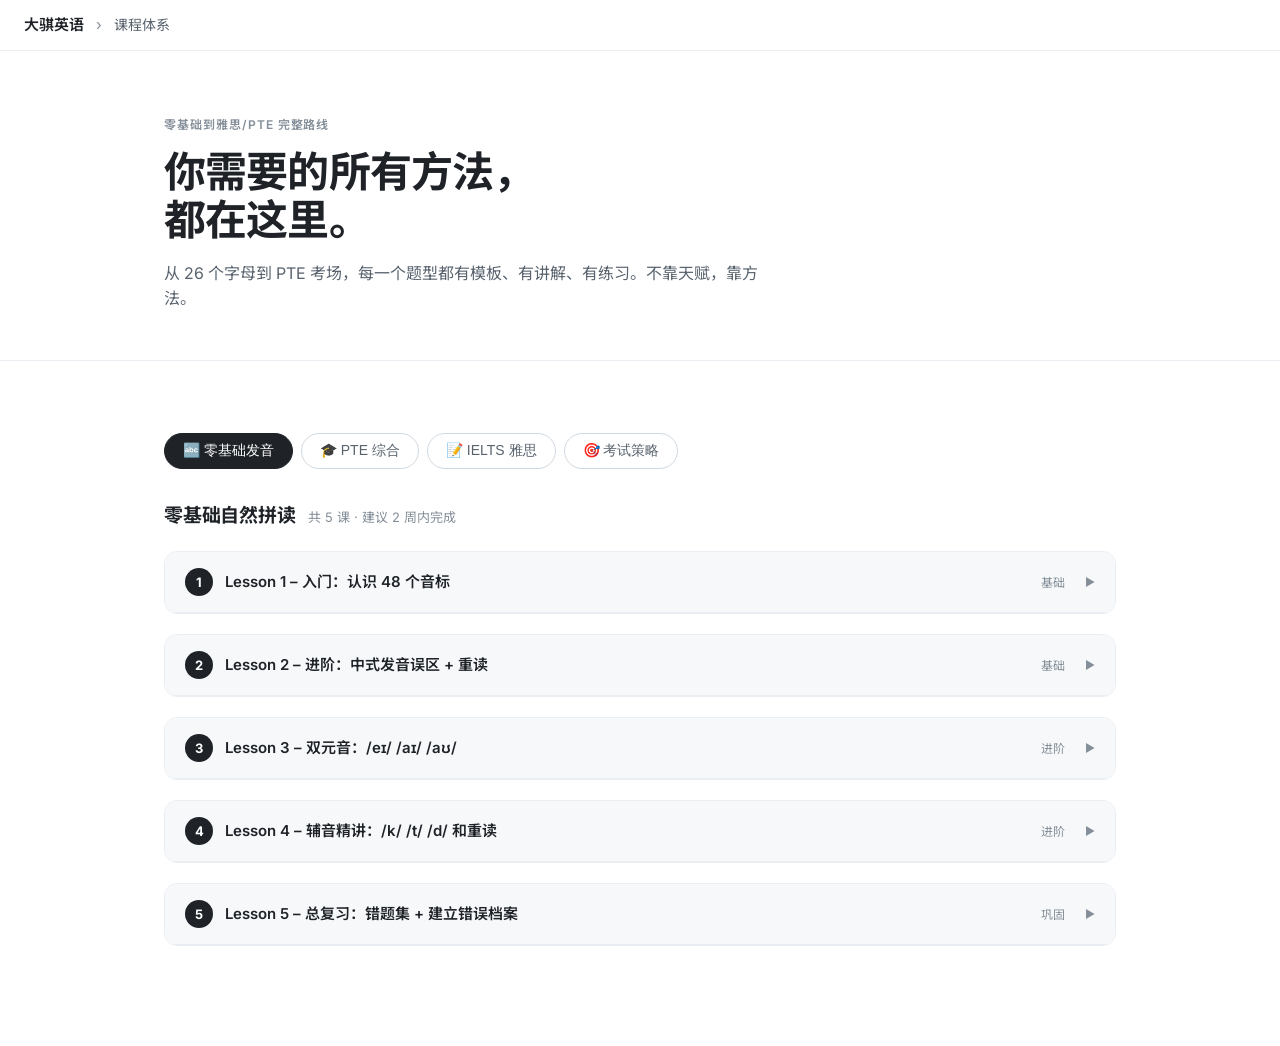
==== courses.html @ ce59264e "补充 IELTS 口语框架到课程体系页面" ====
<!DOCTYPE html>
<html lang="zh-CN">
<head>
  <meta charset="UTF-8" />
  <meta name="viewport" content="width=device-width, initial-scale=1.0" />
  <title>课程体系 — 大骐英语</title>
  <link rel="preconnect" href="https://fonts.googleapis.com" />
  <link href="https://fonts.googleapis.com/css2?family=Inter:wght@400;500;600;700&family=Noto+Sans+SC:wght@400;500;700&display=swap" rel="stylesheet" />
  <style>
    :root{
      --bg:#fff;--bg-alt:#f6f8fa;--fg:#1f2328;--fg-soft:#59636e;--fg-mute:#848e98;
      --line:#d1d9e0;--line-soft:#eaeef2;--accent:#1f6feb;
      --green:#1a7f37;--green-bg:#dafbe1;--orange:#bc4c00;--orange-bg:#fff1e5;
      --purple:#6639ba;--purple-bg:#f1effd;--red:#cf222e;
      --font:"Inter","Noto Sans SC",-apple-system,BlinkMacSystemFont,sans-serif;
    }
    *{box-sizing:border-box;margin:0;padding:0;}
    body{font-family:var(--font);background:var(--bg);color:var(--fg);
         font-size:15px;-webkit-font-smoothing:antialiased;line-height:1.6;}
    a{color:var(--accent);text-decoration:none;}

    /* Nav */
    .nav{position:sticky;top:0;z-index:10;background:rgba(255,255,255,.92);
         backdrop-filter:blur(12px);border-bottom:1px solid var(--line-soft);
         padding:13px 24px;display:flex;align-items:center;gap:12px;}
    .nav a.brand{color:var(--fg);font-weight:600;font-size:15px;}
    .nav-sep{color:var(--fg-mute);}

    /* Hero */
    .hero{padding:64px 0 48px;border-bottom:1px solid var(--line-soft);}
    .container{max-width:1000px;margin:0 auto;padding:0 24px;}
    .eyebrow{font-size:12px;font-weight:600;color:var(--fg-mute);letter-spacing:.08em;
             text-transform:uppercase;margin-bottom:14px;}
    h1{font-size:clamp(28px,4vw,42px);line-height:1.15;letter-spacing:-.02em;
       font-weight:700;margin-bottom:16px;}
    .hero-sub{font-size:16px;color:var(--fg-soft);max-width:600px;}

    /* Path tabs */
    .path-tabs{display:flex;gap:8px;margin:40px 0 32px;flex-wrap:wrap;}
    .path-tab{padding:8px 18px;border-radius:20px;border:1px solid var(--line);
              font-size:14px;font-weight:500;cursor:pointer;background:var(--bg);
              color:var(--fg-soft);transition:all .15s;}
    .path-tab:hover,.path-tab.active{background:var(--fg);color:#fff;border-color:var(--fg);}

    /* Section header */
    .sec-hdr{display:flex;align-items:baseline;gap:12px;margin-bottom:20px;}
    .sec-title{font-size:19px;font-weight:700;letter-spacing:-.01em;}
    .sec-sub{font-size:13px;color:var(--fg-mute);}

    /* Card grid */
    .cards{display:grid;grid-template-columns:repeat(auto-fill,minmax(280px,1fr));gap:16px;margin-bottom:48px;}
    .card{border:1px solid var(--line-soft);border-radius:13px;overflow:hidden;
          transition:all .2s;background:var(--bg);}
    .card:hover{border-color:var(--line);transform:translateY(-2px);
                box-shadow:0 6px 20px rgba(31,35,40,.07);}
    .card-top{padding:20px 20px 14px;}
    .card-icon{font-size:28px;margin-bottom:12px;display:block;}
    .card-tag{font-size:11px;font-weight:600;letter-spacing:.06em;text-transform:uppercase;
              padding:2px 8px;border-radius:4px;display:inline-block;margin-bottom:10px;}
    .tag-phonics{background:#ddf4ff;color:#0969da;}
    .tag-speaking{background:var(--orange-bg);color:var(--orange);}
    .tag-listening{background:var(--green-bg);color:var(--green);}
    .tag-writing{background:var(--purple-bg);color:var(--purple);}
    .tag-strategy{background:#fff8c5;color:#9a6700;}
    .card h3{font-size:16px;font-weight:600;margin-bottom:8px;}
    .card p{font-size:14px;color:var(--fg-soft);}
    .card-bot{padding:14px 20px;border-top:1px solid var(--line-soft);
              display:flex;align-items:center;justify-content:space-between;}
    .card-meta{font-size:12px;color:var(--fg-mute);}
    .card-btn{font-size:13px;font-weight:500;color:var(--accent);}
    .card-btn:hover{text-decoration:underline;}

    /* Lesson detail section */
    .lesson-sec{border:1px solid var(--line-soft);border-radius:13px;margin-bottom:20px;overflow:hidden;}
    .lesson-hdr{padding:16px 20px;background:var(--bg-alt);border-bottom:1px solid var(--line-soft);
                display:flex;align-items:center;gap:12px;cursor:pointer;user-select:none;}
    .lesson-hdr:hover{background:#eef0f4;}
    .lesson-num{width:28px;height:28px;border-radius:50%;background:var(--fg);color:#fff;
                font-size:13px;font-weight:700;display:flex;align-items:center;justify-content:center;flex-shrink:0;}
    .lesson-title{font-size:15px;font-weight:600;}
    .lesson-badge{margin-left:auto;font-size:12px;color:var(--fg-mute);}
    .lesson-chevron{font-size:11px;color:var(--fg-mute);margin-left:8px;transition:transform .2s;}
    .lesson-body{padding:20px;display:none;}
    .lesson-body.open{display:block;}
    .lesson-hdr.open .lesson-chevron{transform:rotate(90deg);}

    /* Content blocks */
    .tip-box{background:var(--bg-alt);border-left:3px solid var(--accent);
             border-radius:0 8px 8px 0;padding:14px 16px;margin:14px 0;font-size:14px;}
    .tip-box b{color:var(--fg);}
    .tip-box p{color:var(--fg-soft);margin-top:4px;}
    .phonics-table{width:100%;border-collapse:collapse;font-size:14px;margin:16px 0;}
    .phonics-table th{background:var(--bg-alt);padding:8px 12px;text-align:left;
                      font-size:12px;font-weight:600;color:var(--fg-mute);border-bottom:1px solid var(--line);}
    .phonics-table td{padding:9px 12px;border-bottom:1px solid var(--line-soft);vertical-align:top;}
    .phonics-table tr:last-child td{border-bottom:none;}
    .ipa{font-size:15px;font-weight:500;color:var(--accent);font-family:serif;}
    .ex-words{color:var(--fg-soft);font-size:13px;}
    .hint{font-size:13px;color:var(--fg-mute);font-style:italic;}

    .template-box{background:#f8f9fd;border:1px solid #d8ddf5;border-radius:8px;
                  padding:16px;font-size:14px;margin:14px 0;font-family:monospace;line-height:1.8;white-space:pre-wrap;}
    .template-box .placeholder{color:var(--accent);font-weight:600;}
    .score-pill{display:inline-block;padding:2px 8px;border-radius:4px;font-size:12px;font-weight:600;margin:2px;}
    .s36{background:#fff8c5;color:#9a6700;}
    .s50{background:var(--green-bg);color:var(--green);}
    .s65{background:#ddf4ff;color:#0969da;}

    .word-grid{display:grid;grid-template-columns:repeat(auto-fill,minmax(160px,1fr));gap:8px;margin:12px 0;}
    .word-chip{background:var(--bg-alt);border:1px solid var(--line-soft);border-radius:6px;
               padding:6px 10px;font-size:13px;display:flex;justify-content:space-between;align-items:center;}
    .word-chip .cnt{font-size:11px;color:var(--fg-mute);}

    ul.checklist{list-style:none;padding:0;}
    ul.checklist li{padding:5px 0;font-size:14px;color:var(--fg-soft);}
    ul.checklist li::before{content:"✓ ";color:var(--green);font-weight:700;}

    /* Hidden sections */
    .path-section{display:none;}
    .path-section.active{display:block;}

    @media(max-width:640px){
      .cards{grid-template-columns:1fr;}
      .hero{padding:40px 0 32px;}
    }
  </style>
</head>
<body>

<nav class="nav">
  <a class="brand" href="index.html">大骐英语</a>
  <span class="nav-sep">›</span>
  <span style="color:var(--fg-soft);font-size:14px;">课程体系</span>
</nav>

<section class="hero">
  <div class="container">
    <p class="eyebrow">零基础到雅思/PTE 完整路线</p>
    <h1>你需要的所有方法，<br>都在这里。</h1>
    <p class="hero-sub">从 26 个字母到 PTE 考场，每一个题型都有模板、有讲解、有练习。不靠天赋，靠方法。</p>
  </div>
</section>

<div class="container" style="padding-top:32px;padding-bottom:80px;">

  <div class="path-tabs">
    <button class="path-tab active" data-path="zero" onclick="showPath('zero')">🔤 零基础发音</button>
    <button class="path-tab" data-path="pte" onclick="showPath('pte')">🎓 PTE 综合</button>
    <button class="path-tab" data-path="ielts" onclick="showPath('ielts')">📝 IELTS 雅思</button>
    <button class="path-tab" data-path="strategy" onclick="showPath('strategy')">🎯 考试策略</button>
  </div>

  <!-- PTE 子标签（仅在 PTE 主项激活时显示） -->
  <div id="pte-subtabs" class="path-tabs" style="display:none; margin-top:12px;">
    <button class="path-tab" data-path="speaking" onclick="showPTESub('speaking')">🎙️ 口语</button>
    <button class="path-tab" data-path="listening" onclick="showPTESub('listening')">👂 听力</button>
    <button class="path-tab" data-path="writing" onclick="showPTESub('writing')">✍️ 写作</button>
  </div>

  <!-- ═══ PATH: 零基础发音 ═══ -->
  <div class="path-section active" id="path-zero">
    <div class="sec-hdr">
      <span class="sec-title">零基础自然拼读</span>
      <span class="sec-sub">共 5 课 · 建议 2 周内完成</span>
    </div>

    <div class="lesson-sec">
      <div class="lesson-hdr" onclick="toggleLesson(this)">
        <div class="lesson-num">1</div>
        <div class="lesson-title">Lesson 1 – 入门：认识 48 个音标</div>
        <span class="lesson-badge">基础</span>
        <span class="lesson-chevron">▶</span>
      </div>
      <div class="lesson-body">
        <div class="tip-box">
          <b>本课目标</b>
          <p>能听出并认出 48 个音标的"长相"，知道元音和辅音的区别。不要求全部会读，先会认。</p>
        </div>
        <p style="font-size:14px;color:var(--fg-soft);margin-bottom:16px;">
          <b>元音</b>：发声不受阻碍，能听到持续的声音（如 /æ/ /iː/ /ʌ/）<br>
          <b>辅音</b>：发音受到阻碍，分清辅音（声带不振动）和浊辅音（声带振动）
        </p>
        <table class="phonics-table">
          <tr><th>字母</th><th>音标</th><th>记忆口诀</th><th>例词</th></tr>
          <tr><td>Aa 闭音节</td><td><span class="ipa">/æ/</span></td><td>嘴巴张大，像说"唉"，三根手指开口</td><td><span class="ex-words">cat, hat, map</span></td></tr>
          <tr><td>Aa 开音节</td><td><span class="ipa">/eɪ/</span></td><td>英文字母 A 的音</td><td><span class="ex-words">cake, name, fake</span></td></tr>
          <tr><td>Ee 闭音节</td><td><span class="ipa">/e/</span></td><td>绵羊叫，一个手指开口</td><td><span class="ex-words">bed, red, pen</span></td></tr>
          <tr><td>Ii 闭音节</td><td><span class="ipa">/ɪ/</span></td><td>短促的"一"，嘴角向两边</td><td><span class="ex-words">sit, hit, pin</span></td></tr>
          <tr><td>Oo 闭音节</td><td><span class="ipa">/ɒ/</span></td><td>"奥"，快而轻</td><td><span class="ex-words">hot, box, dog</span></td></tr>
          <tr><td>Uu 闭音节</td><td><span class="ipa">/ʌ/</span></td><td>很短很弱的"啊"</td><td><span class="ex-words">bus, cup, run</span></td></tr>
          <tr><td>schwa</td><td><span class="ipa">/ə/</span></td><td>最懒的音，嘴巴放松说"额"</td><td><span class="ex-words">about, the, a</span></td></tr>
        </table>
        <div class="tip-box">
          <b>课后作业</b>
          <p>下载「网易有道词典」→ 查 5 个陌生单词 → 听发音 → 找出其中的元音字母，发给大骐老师纠音。</p>
        </div>
      </div>
    </div>

    <div class="lesson-sec">
      <div class="lesson-hdr" onclick="toggleLesson(this)">
        <div class="lesson-num">2</div>
        <div class="lesson-title">Lesson 2 – 进阶：中式发音误区 + 重读</div>
        <span class="lesson-badge">基础</span>
        <span class="lesson-chevron">▶</span>
      </div>
      <div class="lesson-body">
        <div class="tip-box">
          <b>最常见中式发音误区</b>
          <p>把 /æ/ 发成 /aɪ/（如把 "man" 说成 "mine"）；把长音发成短音（如 /iː/ 发成 /ɪ/）</p>
        </div>
        <table class="phonics-table">
          <tr><th>问题</th><th>错误示范</th><th>正确做法</th></tr>
          <tr><td>/æ/ 发音</td><td>man → "迈恩"</td><td>嘴巴横向大张，下巴向下，"唉—"持续 0.3 秒</td></tr>
          <tr><td>重读位置</td><td>把重音打在错误音节</td><td>听字典发音，连续听 10-20 遍后再跟读</td></tr>
          <tr><td>浊化</td><td>把 /b/d/g/v/z/ 说成清音</td><td>手放喉咙感受振动，浊音声带必须振动</td></tr>
        </table>
        <div class="tip-box">
          <b>重读符号 ˈ 的位置</b>
          <p>例：about /əˈbaʊt/ → 重音在第二音节 "bout"<br>
          university /ˌjuːnɪˈvɜːsəti/ → 重音在第三音节 "ver"</p>
        </div>
      </div>
    </div>

    <div class="lesson-sec">
      <div class="lesson-hdr" onclick="toggleLesson(this)">
        <div class="lesson-num">3</div>
        <div class="lesson-title">Lesson 3 – 双元音：/eɪ/ /aɪ/ /aʊ/</div>
        <span class="lesson-badge">进阶</span>
        <span class="lesson-chevron">▶</span>
      </div>
      <div class="lesson-body">
        <table class="phonics-table">
          <tr><th>双元音</th><th>记忆</th><th>例词</th></tr>
          <tr><td><span class="ipa">/eɪ/</span></td><td>先说"唉"再收到"一"（滑动）</td><td><span class="ex-words">day, say, make, name</span></td></tr>
          <tr><td><span class="ipa">/aɪ/</span></td><td>先说"啊"再收到"一"（像"爱"）</td><td><span class="ex-words">time, like, high, my</span></td></tr>
          <tr><td><span class="ipa">/aʊ/</span></td><td>先说"啊"再收拢嘴唇到"欧"</td><td><span class="ex-words">now, how, out, down</span></td></tr>
          <tr><td><span class="ipa">/əʊ/</span></td><td>先说"额"再滑到"欧"</td><td><span class="ex-words">go, no, home, open</span></td></tr>
        </table>
        <div class="tip-box">
          <b>练习方法</b>
          <p>用「万词王」→ 助读器 → 导入文本 → AI 带读。跟读每个词 5-10 遍，重点感受嘴形的"滑动"过程。</p>
        </div>
      </div>
    </div>

    <div class="lesson-sec">
      <div class="lesson-hdr" onclick="toggleLesson(this)">
        <div class="lesson-num">4</div>
        <div class="lesson-title">Lesson 4 – 辅音精讲：/k/ /t/ /d/ 和重读</div>
        <span class="lesson-badge">进阶</span>
        <span class="lesson-chevron">▶</span>
      </div>
      <div class="lesson-body">
        <table class="phonics-table">
          <tr><th>辅音</th><th>类型</th><th>发音要点</th><th>例词</th></tr>
          <tr><td><span class="ipa">/k/</span></td><td>清辅音</td><td>舌根抵上颚，爆破释放，声带不振动</td><td><span class="ex-words">cat, king, back</span></td></tr>
          <tr><td><span class="ipa">/t/</span></td><td>清辅音</td><td>舌尖抵上齿龈，快速释放，很轻很快</td><td><span class="ex-words">top, cat, tent</span></td></tr>
          <tr><td><span class="ipa">/d/</span></td><td>浊辅音</td><td>同 /t/ 位置，但声带振动</td><td><span class="ex-words">dog, red, and</span></td></tr>
          <tr><td><span class="ipa">/p/</span></td><td>清辅音</td><td>双唇闭合爆破，送气非常轻</td><td><span class="ex-words">pig, top, apple</span></td></tr>
          <tr><td><span class="ipa">/b/</span></td><td>浊辅音</td><td>同 /p/ 位置，声带振动</td><td><span class="ex-words">big, boy, cab</span></td></tr>
        </table>
      </div>
    </div>

    <div class="lesson-sec">
      <div class="lesson-hdr" onclick="toggleLesson(this)">
        <div class="lesson-num">5</div>
        <div class="lesson-title">Lesson 5 – 总复习：错题集 + 建立错误档案</div>
        <span class="lesson-badge">巩固</span>
        <span class="lesson-chevron">▶</span>
      </div>
      <div class="lesson-body">
        <ul class="checklist">
          <li>整理本周所有发音错误，用不同颜色标记（红=完全不会，黄=不稳定）</li>
          <li>重音位置出错 → 去字典听发音，连续听 10-20 遍，纠正后再发音</li>
          <li>实在发不准的音 → 先用中文谐音辅助（只在初期用），记整词发音即可</li>
          <li>每个易错音标写 3 个例词，贴在桌前，每天早上念一遍</li>
        </ul>
        <div class="tip-box">
          <b>完成发音阶段的标志</b>
          <p>听到一个陌生单词，能判断出重读音节在哪里；拿到音标能准确发出元音部分。达到这个标准，就可以进入 PTE 题型训练。</p>
        </div>
      </div>
    </div>
  </div><!-- /path-zero -->

  <!-- ═══ PATH: IELTS（内容补充） ═══ -->
  <div class="path-section" id="path-ielts" style="display:none;">
    <div class="sec-hdr">
      <span class="sec-title">IELTS 雅思</span>
      <span class="sec-sub">雅思口语框架 · 说得更稳更自然</span>
    </div>
    <div class="cards">
      <div class="card">
        <div class="card-top">
          <span class="card-icon">🗣️</span>
          <span class="card-tag tag-speaking">框架 · Part 1 / 2 / 3</span>
          <h3>雅思口语框架</h3>
          <p>把 Part 1/2/3 的思路结构化，先判断题型，再说答案，再补理由。</p>
        </div>
        <div class="card-bot"><span class="card-meta">直接套用，避免背答案</span></div>
      </div>
      <div class="card">
        <div class="card-top">
          <span class="card-icon">🔎</span>
          <span class="card-tag tag-listening">题型判断</span>
          <h3>先看题型再回答</h3>
          <p>抓住 `identify / consider / speculate`，决定是说类别、原因，还是预测。</p>
        </div>
        <div class="card-bot"><span class="card-meta">提高 Part 3 命中率</span></div>
      </div>
      <div class="card">
        <div class="card-top">
          <span class="card-icon">📌</span>
          <span class="card-tag tag-strategy">自然表达</span>
          <h3>不要背答案</h3>
          <p>多背框架、少背内容，回答要贴近常识与考场真实表达。</p>
        </div>
        <div class="card-bot"><span class="card-meta">适合 5-7 分学员</span></div>
      </div>
    </div>

    <div class="lesson-sec">
      <div class="lesson-hdr open" onclick="toggleLesson(this)">
        <div class="lesson-num">A</div>
        <div class="lesson-title">雅思口语框架：Part 1 / Part 2 / Part 3</div>
        <span class="lesson-badge">核心</span>
        <span class="lesson-chevron">▶</span>
      </div>
      <div class="lesson-body open">
        <div class="tip-box">
          <b>核心原则</b>
          <p>不背答案，要背逻辑：先看题型、再定结构、最后补理由。Part 3 的 SR 部分通常是回答 why / how / example。</p>
        </div>

        <div class="tip-box">
          <b>Part 1 框架</b>
          <p>直接回答 + 简单说明。自然、简洁、顺畅即可。</p>
          <p class="hint">示例：I usually study English after dinner because the house is quieter and I can focus better.</p>
        </div>

        <div class="tip-box">
          <b>Part 2 框架</b>
          <p>一个开头句 + 2-3 个要点 + 一个总结句。</p>
          <div class="template-box">I'd like to talk about <span class="placeholder">【主题】</span>. First, <span class="placeholder">【观点一】</span>. Second, <span class="placeholder">【观点二】</span>. Finally, <span class="placeholder">【观点三】</span>. Overall, <span class="placeholder">【总结】</span>.</div>
        </div>

        <div class="tip-box">
          <b>Part 3 框架</b>
          <p>先判断题型：`identify` 说类别、`consider` 说原因/影响、`speculate` 说预测。然后用 `because / for example / in addition` 细化。</p>
        </div>

        <div class="tip-box">
          <b>Part 3 常见题型</b>
          <ul class="checklist">
            <li><b>identify</b>：列出类型或方式，重点是 noun。</li>
            <li><b>consider</b>：给原因、利弊或影响，并用例子支撑。</li>
            <li><b>speculate</b>：预测趋势，给出合理推断与场景。</li>
          </ul>
        </div>

        <div class="tip-box">
          <b>Frame + SR 模式</b>
          <p>`Frame` 是你先看题目真正问什么；`SR` 是你用理由和例子把答案说清楚。</p>
        </div>

        <div class="template-box">Question type: <span class="placeholder">【identify / consider / speculate】</span><br>Answer: I think <span class="placeholder">【你的观点】</span>. Because <span class="placeholder">【原因/解释】</span>. For example, <span class="placeholder">【具体例子】</span>.</div>

        <div class="tip-box">
          <b>实用示例</b>
          <p><b>identify</b>：In China, I usually see two main types of outdoor markets: food stall markets and antique markets. Food stall markets are popular because people like to shop and eat at the same time.</p>
          <p><b>consider</b>：I think some people feel lonely in big cities because life is more fast-paced and people often keep to themselves. From a social perspective, large cities can have many strangers but fewer close relationships.</p>
          <p><b>speculate</b>：I believe new inventions could help solve global problems by improving communication and resource sharing. For example, smart energy grids can reduce waste and make electricity use more efficient.</p>
        </div>
      </div>
    </div>
  </div>

  <!-- ═══ PATH: PTE 口语 ═══ -->
  <div class="path-section" id="path-speaking">
    <div class="cards">

      <div class="card">
        <div class="card-top">
          <span class="card-icon">📖</span>
          <span class="card-tag tag-speaking">RA · Read Aloud</span>
          <h3>朗读文章</h3>
          <p>朗读屏幕文本，考发音、流利度、内容。准备 30-40 秒，答题 30-40 秒。</p>
        </div>
        <div class="card-bot">
          <span class="card-meta">6-7 题 · 得分权重高</span>
          <a href="#ra-detail" class="card-btn" onclick="openDetail('ra')">查看模板 →</a>
        </div>
      </div>

      <div class="card">
        <div class="card-top">
          <span class="card-icon">🔁</span>
          <span class="card-tag tag-speaking">RS · Repeat Sentence</span>
          <h3>复述句子</h3>
          <p>听一句话，流利复述。不需要全对，流利比完整重要。10-12 题。</p>
        </div>
        <div class="card-bot">
          <span class="card-meta">10-12 题 · 难度分层</span>
          <a href="#rs-detail" class="card-btn" onclick="openDetail('rs')">查看技巧 →</a>
        </div>
      </div>

      <div class="card">
        <div class="card-top">
          <span class="card-icon">📊</span>
          <span class="card-tag tag-speaking">DI · Describe Image</span>
          <h3>描述图片</h3>
          <p>描述图表、地图、流程图。25 秒准备，40 秒答题。有模板可直接套用。</p>
        </div>
        <div class="card-bot">
          <span class="card-meta">5-6 题 · 模板覆盖 90%</span>
          <a href="#di-detail" class="card-btn" onclick="openDetail('di')">查看模板 →</a>
        </div>
      </div>

      <div class="card">
        <div class="card-top">
          <span class="card-icon">💬</span>
          <span class="card-tag tag-speaking">SGD · Group Discussion</span>
          <h3>总结讨论</h3>
          <p>听三人对话，总结主题和要点。有无脑模板，零基础也能拿分。</p>
        </div>
        <div class="card-bot">
          <span class="card-meta">有模板 · 低分段友好</span>
          <a href="#sgd-detail" class="card-btn" onclick="openDetail('sgd')">查看模板 →</a>
        </div>
      </div>

      <div class="card">
        <div class="card-top">
          <span class="card-icon">📞</span>
          <span class="card-tag tag-speaking">RTS · Role Play</span>
          <h3>情景对话</h3>
          <p>读题目描述，把题目的 you→I 改写，套模板说出来。口诀：「二变一」</p>
        </div>
        <div class="card-bot">
          <span class="card-meta">改写技巧为核心</span>
          <a href="#rts-detail" class="card-btn" onclick="openDetail('rts')">查看模板 →</a>
        </div>
      </div>

    </div>

    <!-- Detail sections -->
    <div id="detail-rs" style="display:none;">
      <div class="sec-hdr"><span class="sec-title">RS 复述句子 · 分档策略</span></div>
      <div class="tip-box">
        <b>核心原则</b>
        <p>流利 > 完整。说错了也要流利地说下去，不能停顿。</p>
      </div>
      <table class="phonics-table">
        <tr><th>目标分</th><th>策略</th><th>例子</th></tr>
        <tr>
          <td><span class="score-pill s36">36 分</span></td>
          <td>流利复述 1 个意群（3-4 个词）</td>
          <td>Your car can park ／ Your car can park（可重复一遍）</td>
        </tr>
        <tr>
          <td><span class="score-pill s50">50 分</span></td>
          <td>流利复述前半句（两个意群）</td>
          <td>Your car can park in the building（结束）</td>
        </tr>
        <tr>
          <td><span class="score-pill s65">65 分</span></td>
          <td>完整流利复述全句</td>
          <td>Your car can park in the building behind the medical center.</td>
        </tr>
      </table>
      <div class="tip-box">
        <b>示例原句</b>
        <p>Your car can park / in the building / behind the medical center.<br>
        <span class="hint">斜线是意群切分位置，先听清第一个意群再开口</span></p>
      </div>
    </div>

    <div id="detail-di" style="display:none;">
      <div class="sec-hdr"><span class="sec-title">DI 描述图片 · 模板大全</span></div>

      <div class="lesson-sec">
        <div class="lesson-hdr" onclick="toggleLesson(this)">
          <div class="lesson-num" style="background:var(--orange)">A</div>
          <div class="lesson-title">单柱 / 单饼 / 单线图</div>
          <span class="lesson-chevron">▶</span>
        </div>
        <div class="lesson-body">
          <div class="template-box"><span class="placeholder">The picture gives information about 【标题】.</span>

<span class="placeholder">【最大值】</span> has the largest number, which is about <span class="placeholder">【数字】</span>.
<span class="placeholder">【最小值】</span> has the smallest number, which is about <span class="placeholder">【数字】</span>.
<span class="placeholder">【第二大】</span> has the second largest number, which is about <span class="placeholder">【数字】</span>.

In summary, the number of <span class="placeholder">【大的那个】</span> is larger than <span class="placeholder">【其他】</span>.</div>
          <div class="tip-box"><b>线图结尾</b><p>xx is increasing / decreasing (from 年份 to 年份)</p></div>
        </div>
      </div>

      <div class="lesson-sec">
        <div class="lesson-hdr" onclick="toggleLesson(this)">
          <div class="lesson-num" style="background:var(--orange)">B</div>
          <div class="lesson-title">多柱 / 多饼 / 多线图</div>
          <span class="lesson-chevron">▶</span>
        </div>
        <div class="lesson-body">
          <div class="template-box"><span class="placeholder">The picture gives information about 【标题】.</span>

In terms of <span class="placeholder">【类别 1】</span>,
<span class="placeholder">【最大】</span> has the largest number, which is about <span class="placeholder">【数字】</span>.
<span class="placeholder">【最小】</span> has the smallest number, which is about <span class="placeholder">【数字】</span>.

In terms of <span class="placeholder">【类别 2】</span>,
<span class="placeholder">【最大】</span> has the largest number, which is about <span class="placeholder">【数字】</span>.

In summary, in terms of <span class="placeholder">【类别】</span>, the number of <span class="placeholder">【大的】</span> is larger than <span class="placeholder">【其他】</span>.</div>
          <div class="tip-box"><b>说不出 in terms of？</b><p>直接用 for 替代：For 【类别1】, … For 【类别2】, …</p></div>
        </div>
      </div>

      <div class="lesson-sec">
        <div class="lesson-hdr" onclick="toggleLesson(this)">
          <div class="lesson-num" style="background:var(--orange)">C</div>
          <div class="lesson-title">地图 / 图片 / 流程图</div>
          <span class="lesson-chevron">▶</span>
        </div>
        <div class="lesson-body">
          <div class="template-box"><span class="placeholder">The picture gives information about 【标题/主题】.</span>

On the left of the picture, we can find <span class="placeholder">【物体】</span>, which is <span class="placeholder">【颜色/数字】</span>.
Next to it, we can find <span class="placeholder">【物体】</span>.
In the middle of the picture, we can notice <span class="placeholder">【物体】</span>, which is <span class="placeholder">【颜色/数字】</span>.
On the right of the picture, we can see <span class="placeholder">【物体】</span>.
At the bottom of the picture, we can notice <span class="placeholder">【物体】</span>.

In summary, the picture is about <span class="placeholder">【把物品列举一遍】</span>.</div>
          <div class="tip-box">
            <b>可互换短语</b>
            <p>we can find / we can notice / we can see / there is / there are / it shows</p>
          </div>
        </div>
      </div>

      <div class="tip-box">
        <b>DI 数字读法速查</b>
        <p>
          百: one hundred｜千: one thousand｜万: ten thousand｜百万: one million｜十亿: one billion<br>
          小数: 49.5 → forty-nine point five<br>
          年份: 1984 → nineteen eighty-four｜2024 → twenty twenty-four<br>
          百分比: 70% → seventy percent
        </p>
      </div>
    </div>

    <div id="detail-sgd" style="display:none;">
      <div class="sec-hdr"><span class="sec-title">SGD 总结讨论 · 模板</span></div>
      <div class="lesson-sec">
        <div class="lesson-hdr" onclick="toggleLesson(this)">
          <div class="lesson-num" style="background:var(--purple)">低</div>
          <div class="lesson-title">零基础无脑模板（36-45 分目标）</div>
          <span class="lesson-chevron">▶</span>
        </div>
        <div class="lesson-body">
          <div class="template-box">The three speakers talk about university life and xxx
Firstly, the first speaker talk about how to write essays and xxx
And then, the speaker mention group discussion and xxx
The speaker also noted helpful for learning and xxx
And he also said a future job and xxx

The second speaker agree with the first speaker
Moving on, the second speaker talk about the pros and cons of online classes and xxx
And then, the speaker mention using the library and xxx
The speaker also noted final exams and xxx
And he also said successful career and xxx

The third speaker agree with the second speaker
In summary, the discussion is about university life.</div>
          <div class="tip-box"><b>xxx 是什么？</b><p>xxx 处填你听到的任何一个词，听不清就重复前一个词，保持流利比内容准确更重要。</p></div>
        </div>
      </div>
      <div class="lesson-sec">
        <div class="lesson-hdr" onclick="toggleLesson(this)">
          <div class="lesson-num" style="background:var(--purple)">高</div>
          <div class="lesson-title">标准模板（50 分以上目标）</div>
          <span class="lesson-chevron">▶</span>
        </div>
        <div class="lesson-body">
          <div class="template-box">The 3 speakers are talking about <span class="placeholder">【主题】</span> in the discussion.

Firstly, the first speaker talk about <span class="placeholder">【词组/短语】</span>,
And then, the speaker mention <span class="placeholder">【词组】</span>.
The speaker also noted <span class="placeholder">【词组】</span>.

The second speaker agree with the first speaker
Moving on, the second speaker talk about <span class="placeholder">【词组】</span>.
And then, the speaker mention <span class="placeholder">【词组】</span>.

The third speaker agree with the second speaker
In addition, the third speaker talk about <span class="placeholder">【词组】</span>.
In summary, the discussion is about <span class="placeholder">【主题重复一遍】</span>.</div>
        </div>
      </div>
    </div>

    <div id="detail-rts" style="display:none;">
      <div class="sec-hdr"><span class="sec-title">RTS 情景对话 · 口诀「二变一」</span></div>
      <div class="tip-box">
        <b>二变一口诀</b>
        <p>题目里的 <b>you → I</b>，<b>your → my</b>，<b>you are / you're → I am</b><br>
        改完再套模板读出来。</p>
      </div>
      <div class="template-box">Hello. Sorry to bother you.
I know that <span class="placeholder">【把题目第一句改写】</span>.
Moving on, <span class="placeholder">【第二句改写】</span>.
In addition, <span class="placeholder">【第三句改写】</span>.
I wonder if you can help me.
Thank you for your help!</div>
    </div>

    <div id="detail-ra" style="display:none;">
      <div class="sec-hdr"><span class="sec-title">RA 朗读文章 · 选句策略</span></div>
      <div class="tip-box">
        <b>最低标准</b>
        <p>选一句不少于 8-10 个词的句子，流利读出来就有分。</p>
      </div>
      <ul class="checklist">
        <li>元音要饱满：/æ/ 不能发成 /aɪ/，长音不能缩短</li>
        <li>句子不能以虚词结尾（at, and, the, of, a, an 等）</li>
        <li>准备时间 30 秒内把文中最难的词先读一遍</li>
        <li>答题时遇到不会的词不停顿，跳过继续读</li>
      </ul>
    </div>

  </div><!-- /path-speaking -->

  <!-- ═══ PATH: 听力 ═══ -->
  <div class="path-section" id="path-listening" style="display:none;">
    <div class="sec-hdr">
      <span class="sec-title">PTE 听力题型</span>
      <span class="sec-sub">WFD 是重中之重</span>
    </div>
    <div class="cards">
      <div class="card">
        <div class="card-top">
          <span class="card-icon">✍️</span>
          <span class="card-tag tag-listening">WFD · Write from Dictation</span>
          <h3>听写句子</h3>
          <p>听一句话，原文写出来。高频 178 题已整理，音频全部配套。</p>
        </div>
        <div class="card-bot">
          <span class="card-meta">178 题 · 配套音频</span>
          <a href="wfd.html" class="card-btn">开始练习 →</a>
        </div>
      </div>
      <div class="card">
        <div class="card-top">
          <span class="card-icon">📝</span>
          <span class="card-tag tag-listening">SST · Summarize Spoken Text</span>
          <h3>总结口语文本</h3>
          <p>听一段话，写 50-70 词的总结。用套词模板拿基础分，主题词优先。</p>
        </div>
        <div class="card-bot">
          <span class="card-meta">套词模板为核心</span>
          <a href="#" class="card-btn" onclick="showPath('writing')">查看写作模板 →</a>
        </div>
      </div>
    </div>

    <div class="sec-hdr" style="margin-top:8px;"><span class="sec-title">WFD 试词技巧</span></div>
    <div class="tip-box">
      <b>试词不限次数，不看语法，不看大小写</b>
      <p>单词复数不确定 → 两个都写（students / student）<br>
      冠词不确定 → a / an 都写<br>
      动词时态不确定 → studied / study 都写</p>
    </div>
    <div class="lesson-sec">
      <div class="lesson-hdr" onclick="toggleLesson(this)">
        <div class="lesson-num">★</div>
        <div class="lesson-title">WFD 超高频词统计（背这些，分数立刻涨）</div>
        <span class="lesson-chevron">▶</span>
      </div>
      <div class="lesson-body">
        <div class="word-grid">
          <div class="word-chip">the / The <span class="cnt">200 次</span></div>
          <div class="word-chip">of <span class="cnt">175 次</span></div>
          <div class="word-chip">is <span class="cnt">84 次</span></div>
          <div class="word-chip">to <span class="cnt">107 次</span></div>
          <div class="word-chip">a <span class="cnt">57 次</span></div>
          <div class="word-chip">are <span class="cnt">43 次</span></div>
          <div class="word-chip">be <span class="cnt">46 次</span></div>
          <div class="word-chip">and <span class="cnt">41 次</span></div>
          <div class="word-chip">for <span class="cnt">35 次</span></div>
          <div class="word-chip">university <span class="cnt">16 次</span></div>
          <div class="word-chip">students <span class="cnt">9 次</span></div>
          <div class="word-chip">library <span class="cnt">9 次</span></div>
          <div class="word-chip">course <span class="cnt">14 次</span></div>
          <div class="word-chip">research <span class="cnt">19 次</span></div>
          <div class="word-chip">study <span class="cnt">13 次</span></div>
          <div class="word-chip">has <span class="cnt">23 次</span></div>
        </div>
        <div class="tip-box">
          <b>WFD 试词顺口溜（背了就能猜出来）</b>
          <p>
            Welcome to your new academic life.<br>
            Many students study at this university.<br>
            Both staff and students use the library.<br>
            During that week, you should not go out.<br>
            The library has good books for research.
          </p>
        </div>
      </div>
    </div>
  </div><!-- /path-listening -->

  <!-- ═══ PATH: 写作 ═══ -->
  <div class="path-section" id="path-writing" style="display:none;">
    <div class="cards">
      <div class="card">
        <div class="card-top">
          <span class="card-icon">📄</span>
          <span class="card-tag tag-writing">SWT · Summarize Written Text</span>
          <h3>小作文</h3>
          <p>10 分钟，5-75 词，答题框只能有一句话。用 While 模板将 3-4 个关键词连成一句。</p>
        </div>
        <div class="card-bot">
          <span class="card-meta">1 句话 · While 模板</span>
          <a href="#" class="card-btn" onclick="openDetail('swt')">查看模板 →</a>
        </div>
      </div>
      <div class="card">
        <div class="card-top">
          <span class="card-icon">📝</span>
          <span class="card-tag tag-writing">WE · Write Essay</span>
          <h3>大作文</h3>
          <p>选择观点，用固定模板写 200-300 词。主题词 + 话题词套进模板即可。</p>
        </div>
        <div class="card-bot">
          <span class="card-meta">36 分不学大作文</span>
          <a href="#" class="card-btn" onclick="openDetail('we')">查看模板 →</a>
        </div>
      </div>
    </div>

    <div id="detail-swt" style="display:none;">
      <div class="sec-hdr"><span class="sec-title">SWT 小作文 · While 模板</span></div>
      <div class="tip-box">
        <b>规则</b>
        <p>答题框里只能有一句话（一个句号）。首字母大写，标点紧跟前一个词后空格。</p>
      </div>
      <div class="template-box">While <span class="placeholder">【第一句关键信息】</span>, <span class="placeholder">【第二句关键信息】</span>.

While <span class="placeholder">【第一句】</span>, <span class="placeholder">【第二句】</span>, so/but <span class="placeholder">【第三句】</span>.

<span class="placeholder">【第一句】</span>, and <span class="placeholder">【第二句】</span>, so/but <span class="placeholder">【第三句】</span>, which means that <span class="placeholder">【第四句】</span>.</div>
      <div class="tip-box">
        <b>不需要抄的内容</b>
        <p>① 列举的数字 ② for example / such as 后的例子 ③ 问句（?）④ 引用（""）⑤ 破折号后内容</p>
      </div>
    </div>

    <div id="detail-we" style="display:none;">
      <div class="sec-hdr"><span class="sec-title">WE 大作文 · 通用模板</span></div>
      <div class="template-box">There is no doubt that the topic of <span class="placeholder">【主题词】</span> has become one of the most discussed issues today. Many people have different views on this. From my point of view, I strongly believe that <span class="placeholder">【观点句】</span>. And the following paragraphs will explain my reasons.

First of all, one main reason is that <span class="placeholder">【主题词】</span> can result in <span class="placeholder">【话题词】</span>. In other words, <span class="placeholder">【主题词】</span> is a good way to bring <span class="placeholder">【话题词】</span> to people. For example, according to a recent report from Yale University, more than 70% of <span class="placeholder">【相关人群】</span> have enjoyed <span class="placeholder">【话题词】</span> because of <span class="placeholder">【主题词】</span>.

Furthermore, another reason is that <span class="placeholder">【主题词】</span> can lead to <span class="placeholder">【话题词 2】</span>. This means that <span class="placeholder">【进一步说明】</span>.

In conclusion, I strongly believe that <span class="placeholder">【重复观点句】</span>.</div>
    </div>
  </div><!-- /path-writing -->

  <!-- ═══ PATH: 策略 ═══ -->
  <div class="path-section" id="path-strategy">
    <div class="sec-hdr"><span class="sec-title">考场策略 · 通用原则</span></div>
    <div class="cards">
      <div class="card">
        <div class="card-top">
          <span class="card-icon">⏱️</span>
          <span class="card-tag tag-strategy">时间管理</span>
          <h3>每题都要回答</h3>
          <p>PTE 不会倒扣分，空着必然 0 分。哪怕说错，流利说完也能拿部分分。</p>
        </div>
        <div class="card-bot"><span class="card-meta">不能跳过任何题</span></div>
      </div>
      <div class="card">
        <div class="card-top">
          <span class="card-icon">🎯</span>
          <span class="card-tag tag-strategy">分段目标</span>
          <h3>按目标分数选策略</h3>
          <p>36 分：RS 说 1 意群，WFD 抓高频词，DI 套模板。50 分：加内容量。65+：完整输出。</p>
        </div>
        <div class="card-bot"><span class="card-meta">策略优先于刷题量</span></div>
      </div>
      <div class="card">
        <div class="card-top">
          <span class="card-icon">🔊</span>
          <span class="card-tag tag-strategy">口语准备</span>
          <h3>DI 预读时张嘴</h3>
          <p>考试 25 秒准备时间，一定要出声读题目单词，把最大值最小值的单词读熟。</p>
        </div>
        <div class="card-bot"><span class="card-meta">DI 最关键习惯</span></div>
      </div>
    </div>

    <div class="lesson-sec">
      <div class="lesson-hdr" onclick="toggleLesson(this)">
        <div class="lesson-num">★</div>
        <div class="lesson-title">RL / SST 套词模板（听力写作通用）</div>
        <span class="lesson-chevron">▶</span>
      </div>
      <div class="lesson-body">
        <div class="template-box">The lecture gives information about <span class="placeholder">【主题】</span>.
Firstly, the speaker talked about <span class="placeholder">【A and B】</span>.
Moving on, the speaker mentioned <span class="placeholder">【A and B】</span>.
In addition, the speaker also noted <span class="placeholder">【A and B】</span>.
Moving on, and he also said <span class="placeholder">【A and B】</span>.
In summary, the lecture gives information about <span class="placeholder">【主题重复】</span>.</div>
        <div class="tip-box">
          <b>SST 套词要领</b>
          <p>50 分目标：主题词尽量听出来，剩下写名词为主，不需要写完整句子。</p>
        </div>
      </div>
    </div>
  </div><!-- /path-strategy -->

</div><!-- /container -->

<script>
function showPath(id) {
  document.querySelectorAll('.path-section').forEach(s => s.classList.remove('active'));
  document.querySelectorAll('.path-tab').forEach(b => b.classList.remove('active'));
  // hide pte subtabs by default
  document.getElementById('pte-subtabs').style.display = 'none';
  // show the requested path
  if (id === 'pte') {
    // show speaking section by default
    document.getElementById('path-speaking').classList.add('active');
    document.getElementById('path-speaking').style.display = '';
    // hide others
    document.getElementById('path-listening').style.display = 'none';
    document.getElementById('path-writing').style.display = 'none';
    // reveal pte subtabs
    document.getElementById('pte-subtabs').style.display = '';
    // mark main PTE tab active
    document.querySelectorAll('.path-tab').forEach(b => b.classList.toggle('active', b.dataset.path === 'pte'));
  } else {
    // Normal mapping: show matching section if exists
    const section = document.getElementById('path-' + id);
    if (section) {
      section.classList.add('active');
      section.style.display = '';
    }
    document.querySelectorAll('.path-tab').forEach(b => b.classList.toggle('active', b.dataset.path === id));
  }
  window.scrollTo({top: 0, behavior:'smooth'});
}

function showPTESub(id){
  // show corresponding PTE section: speaking/listening/writing
  document.getElementById('path-speaking').classList.remove('active');
  document.getElementById('path-listening').classList.remove('active');
  document.getElementById('path-writing').classList.remove('active');
  document.getElementById('path-speaking').style.display = 'none';
  document.getElementById('path-listening').style.display = 'none';
  document.getElementById('path-writing').style.display = 'none';
  const el = document.getElementById('path-' + id);
  if (el) { el.style.display = ''; el.classList.add('active'); }
  // set active state for pte subtabs
  document.querySelectorAll('#pte-subtabs .path-tab').forEach(b => b.classList.toggle('active', b.dataset.path === id));
  window.scrollTo({top: 0, behavior:'smooth'});
}

function toggleLesson(hdr) {
  const body = hdr.nextElementSibling;
  const isOpen = body.classList.contains('open');
  body.classList.toggle('open', !isOpen);
  hdr.classList.toggle('open', !isOpen);
}

function openDetail(id) {
  // Hide all details, show target
  document.querySelectorAll('[id^="detail-"]').forEach(el => el.style.display = 'none');
  const el = document.getElementById('detail-' + id);
  if (el) { el.style.display = 'block'; el.scrollIntoView({behavior:'smooth', block:'start'}); }
}
</script>
</body>
</html>
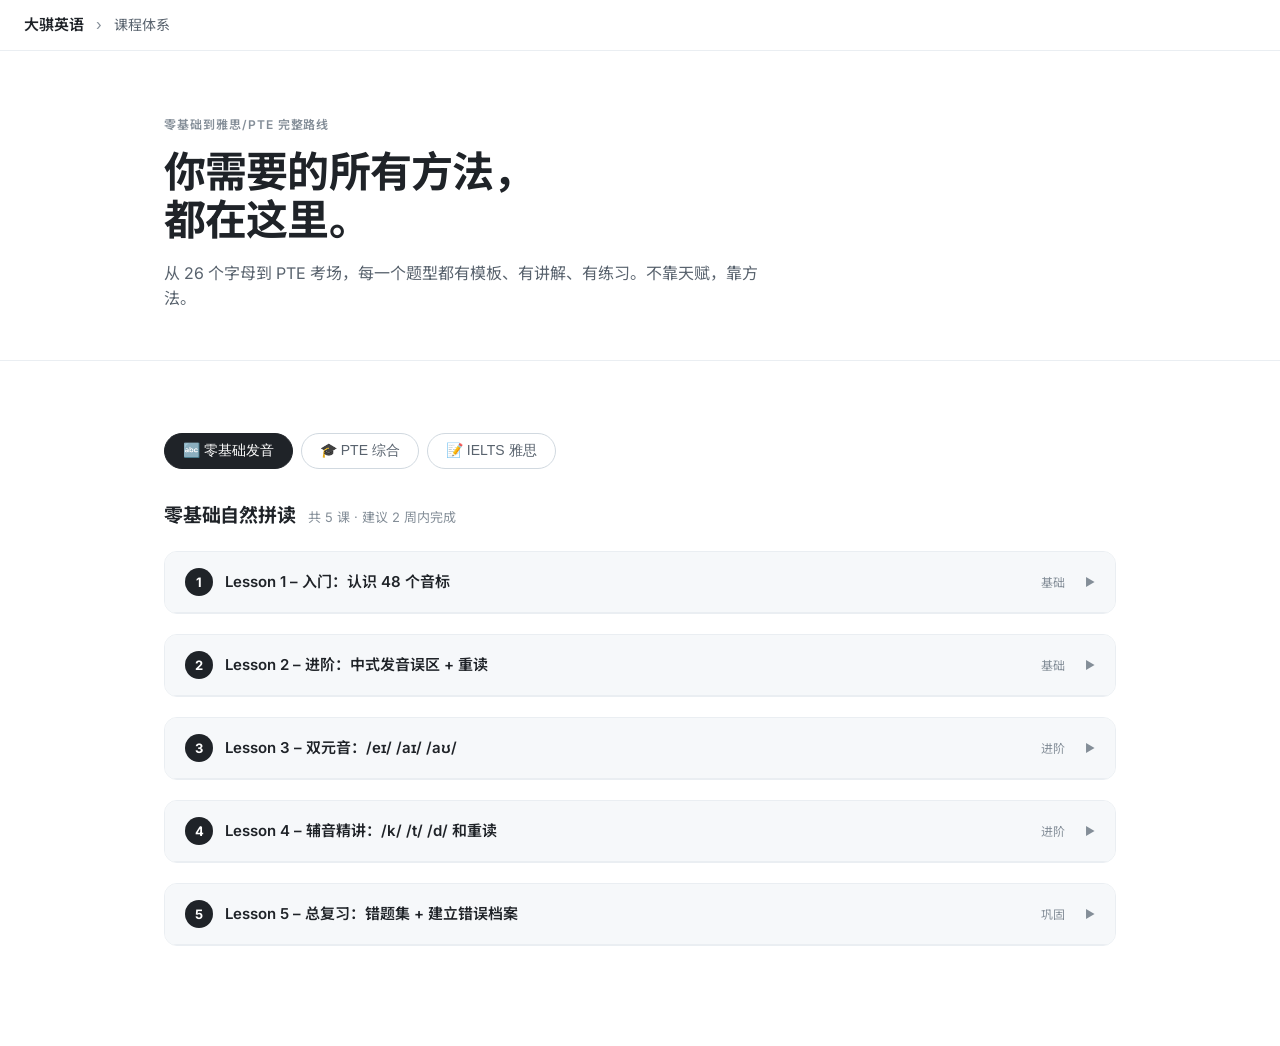
==== commit 7ec96b29: "Fix courses.html: move exam strategy into PTE subtab" ====
--- a/courses.html
+++ b/courses.html
@@ -147,7 +147,6 @@
     <button class="path-tab active" data-path="zero" onclick="showPath('zero')">🔤 零基础发音</button>
     <button class="path-tab" data-path="pte" onclick="showPath('pte')">🎓 PTE 综合</button>
     <button class="path-tab" data-path="ielts" onclick="showPath('ielts')">📝 IELTS 雅思</button>
-    <button class="path-tab" data-path="strategy" onclick="showPath('strategy')">🎯 考试策略</button>
   </div>
 
   <!-- PTE 子标签（仅在 PTE 主项激活时显示） -->
@@ -155,6 +154,7 @@
     <button class="path-tab" data-path="speaking" onclick="showPTESub('speaking')">🎙️ 口语</button>
     <button class="path-tab" data-path="listening" onclick="showPTESub('listening')">👂 听力</button>
     <button class="path-tab" data-path="writing" onclick="showPTESub('writing')">✍️ 写作</button>
+    <button class="path-tab" data-path="strategy" onclick="showPTESub('strategy')">🎯 考试策略</button>
   </div>
 
   <!-- ═══ PATH: 零基础发音 ═══ -->
@@ -320,6 +320,15 @@
         </div>
         <div class="card-bot"><span class="card-meta">适合 5-7 分学员</span></div>
       </div>
+      <div class="card">
+        <div class="card-top">
+          <span class="card-icon">🎓</span>
+          <span class="card-tag tag-speaking">Paige 口语课</span>
+          <h3>口语真题补强</h3>
+          <p>加入 Lesson 1-4 的高频话题、实用表达和 Part 2/3 4 步结构。</p>
+        </div>
+        <div class="card-bot"><span class="card-meta">直接用教学素材提高答题稳定性</span></div>
+      </div>
     </div>
 
     <div class="lesson-sec">
@@ -373,6 +382,52 @@
           <p><b>identify</b>：In China, I usually see two main types of outdoor markets: food stall markets and antique markets. Food stall markets are popular because people like to shop and eat at the same time.</p>
           <p><b>consider</b>：I think some people feel lonely in big cities because life is more fast-paced and people often keep to themselves. From a social perspective, large cities can have many strangers but fewer close relationships.</p>
           <p><b>speculate</b>：I believe new inventions could help solve global problems by improving communication and resource sharing. For example, smart energy grids can reduce waste and make electricity use more efficient.</p>
+        </div>
+
+        <div class="tip-box">
+          <b>Part 1 高频话题</b>
+          <p>Work/Study、Home/Accommodation、City/Hometown。先回答再补理由，避免说太多空洞感受。</p>
+          <p class="hint">例：I usually study English after dinner because the house is quieter and I can focus better.</p>
+        </div>
+
+        <div class="tip-box">
+          <b>Part 2 四步走</b>
+          <p>1. 说清主题 2. 交代背景 3. 补充细节 4. 总结感受/原因。</p>
+          <div class="template-box">I want to talk about <span class="placeholder">【主题】</span>. I first experienced it when <span class="placeholder">【时间/地点】</span>. What I remember best is <span class="placeholder">【细节】</span>. Overall, <span class="placeholder">【评价/感受】</span>.</div>
+        </div>
+
+        <div class="tip-box">
+          <b>Part 2 常用场景</b>
+          <p>人物类：Who / first impression / what you admire / why he/she matters.</p>
+          <p>旅行类：Where / why you went / what was special / why it was memorable.</p>
+        </div>
+
+        <div class="template-box">I want to talk about a trip that I took to <span class="placeholder">【地点】</span>. It happened in <span class="placeholder">【时间】</span>, and I went there because <span class="placeholder">【原因】</span>. One thing I remember most is <span class="placeholder">【细节】</span>. Overall, it was <span class="placeholder">【评价】</span> because <span class="placeholder">【原因】</span>.</div>
+
+        <div class="tip-box">
+          <b>Part 3 常用词</b>
+          <ul class="checklist">
+            <li>fast-paced life / busy schedule / work extra hours</li>
+            <li>social media / algorithms / impulse buying / online learning</li>
+            <li>environment / climate / public transport / city development</li>
+          </ul>
+        </div>
+
+        <div class="tip-box">
+          <b>Paige 口语课提醒</b>
+          <p>不要追求过于复杂的词。用自己 hold 得住的词，比如 I am a dog person、I am keen on、I’m obsessed with、it is kind of amazing。</p>
+        </div>
+
+        <div class="tip-box">
+          <b>Day 6 资料补充</b>
+          <p>identify 题不要给地点名、不要列太多。只要给 1-2 个“类型”，再解释为什么会出现。例：antique market / food stall market。</p>
+          <p>keep fit 类题建议选 1-3 个覆盖面广的方法，然后把一个方法具象化说明，不要把所有方法都平铺。</p>
+        </div>
+
+        <div class="tip-box">
+          <b>Day 7 资料补充</b>
+          <p>网上搜 reference 时，别追求太高大上或难用的词。用自己 hold 得住的语言，paraphrase 概念性的表达。</p>
+          <p>如果题目很笼统，比如 private places / new inventions / global problems，就主动选一个宽泛易理解的点，然后合理展开。</p>
         </div>
       </div>
     </div>
@@ -775,9 +830,8 @@
     </div>
   </div><!-- /path-writing -->
 
-  <!-- ═══ PATH: 策略 ═══ -->
-  <div class="path-section" id="path-strategy">
-    <div class="sec-hdr"><span class="sec-title">考场策略 · 通用原则</span></div>
+  <div class="path-section" id="path-strategy" style="display:none;">
+    <div class="sec-hdr"><span class="sec-title">考场策略 · PTE 专用</span></div>
     <div class="cards">
       <div class="card">
         <div class="card-top">
@@ -862,13 +916,14 @@
 }
 
 function showPTESub(id){
-  // show corresponding PTE section: speaking/listening/writing
-  document.getElementById('path-speaking').classList.remove('active');
-  document.getElementById('path-listening').classList.remove('active');
-  document.getElementById('path-writing').classList.remove('active');
-  document.getElementById('path-speaking').style.display = 'none';
-  document.getElementById('path-listening').style.display = 'none';
-  document.getElementById('path-writing').style.display = 'none';
+  // show corresponding PTE section: speaking/listening/writing/strategy
+  ['speaking','listening','writing','strategy'].forEach(key => {
+    const section = document.getElementById('path-' + key);
+    if (section) {
+      section.classList.remove('active');
+      section.style.display = 'none';
+    }
+  });
   const el = document.getElementById('path-' + id);
   if (el) { el.style.display = ''; el.classList.add('active'); }
   // set active state for pte subtabs
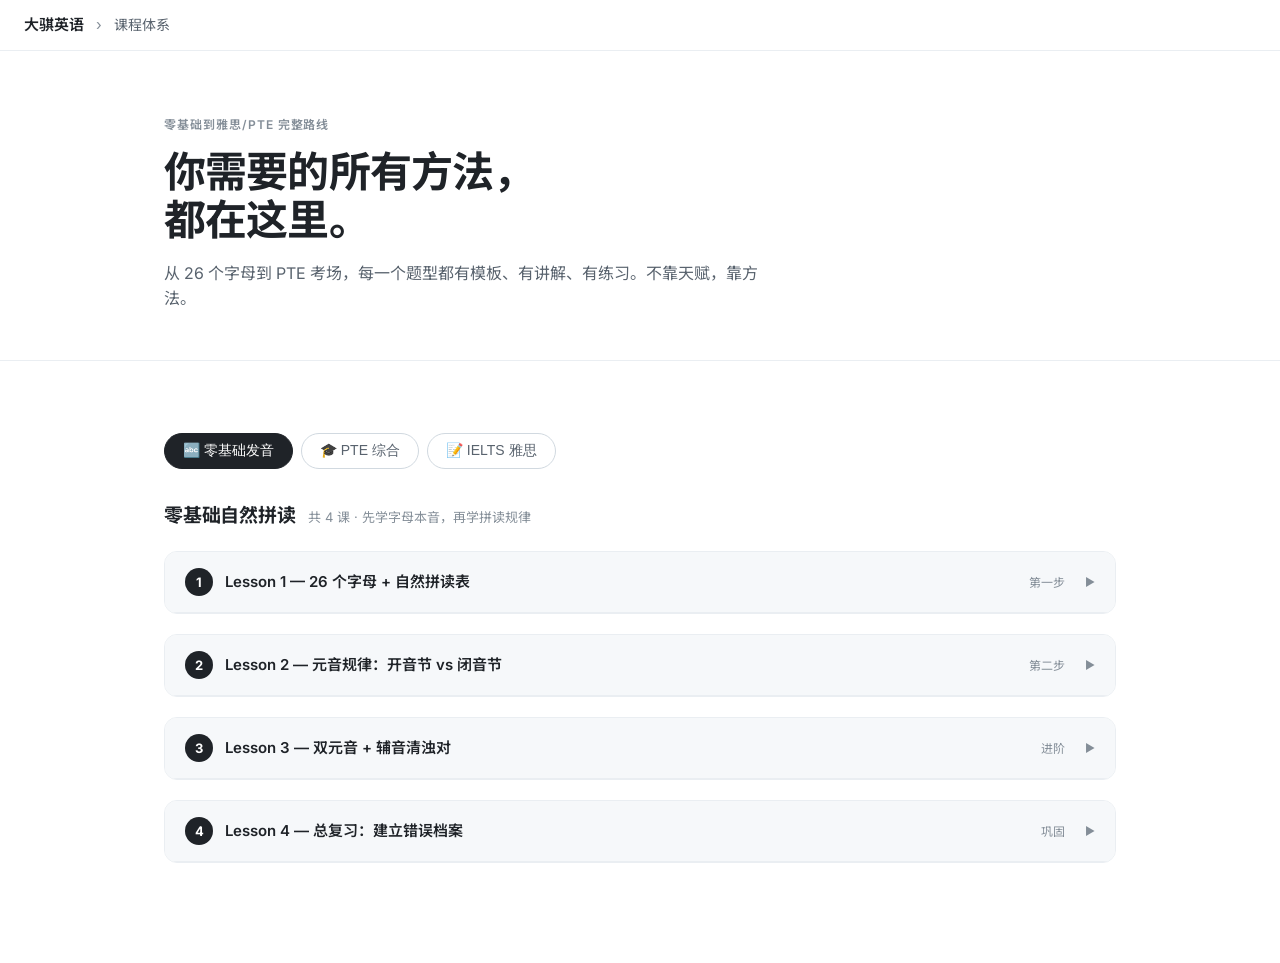
==== commit 9a49c8dd: "Rebuild zero-basics phonics: 26-letter chart with audio, Bilibili videos, clear 4-lesson structure" ====
--- a/courses.html
+++ b/courses.html
@@ -115,6 +115,30 @@
     ul.checklist li{padding:5px 0;font-size:14px;color:var(--fg-soft);}
     ul.checklist li::before{content:"✓ ";color:var(--green);font-weight:700;}
 
+    /* Phonics letter grid */
+    .letter-grid{display:grid;grid-template-columns:repeat(auto-fill,minmax(110px,1fr));gap:10px;margin:16px 0;}
+    .letter-card{border:1px solid var(--line-soft);border-radius:10px;padding:14px 10px;
+      text-align:center;background:var(--bg);transition:border-color .15s;}
+    .letter-card:hover{border-color:var(--accent);}
+    .letter-card .ltr{font-size:26px;font-weight:700;color:var(--fg);line-height:1.2;}
+    .letter-card .lipa{font-size:13px;color:var(--accent);font-family:serif;margin:4px 0 2px;}
+    .letter-card .lex{font-size:12px;color:var(--fg-mute);margin-bottom:8px;}
+    .play-btn{display:inline-flex;align-items:center;justify-content:center;
+      width:28px;height:28px;border-radius:50%;border:1px solid var(--line);
+      background:var(--bg-alt);cursor:pointer;font-size:13px;color:var(--accent);
+      transition:all .15s;user-select:none;}
+    .play-btn:hover{background:var(--accent);color:#fff;border-color:var(--accent);}
+
+    /* Video embeds */
+    .video-row{display:grid;grid-template-columns:1fr 1fr;gap:16px;margin:16px 0;}
+    .video-box{border-radius:10px;overflow:hidden;}
+    .video-box iframe{width:100%;height:195px;display:block;border:0;}
+    .video-label{font-size:12px;color:var(--fg-mute);margin-top:6px;text-align:center;}
+    @media(max-width:640px){
+      .video-row{grid-template-columns:1fr;}
+      .letter-grid{grid-template-columns:repeat(auto-fill,minmax(90px,1fr));}
+    }
+
     /* Hidden sections */
     .path-section{display:none;}
     .path-section.active{display:block;}
@@ -161,251 +185,280 @@
   <div class="path-section active" id="path-zero">
     <div class="sec-hdr">
       <span class="sec-title">零基础自然拼读</span>
-      <span class="sec-sub">共 5 课 · 建议 2 周内完成</span>
-    </div>
-
+      <span class="sec-sub">共 4 课 · 先学字母本音，再学拼读规律</span>
+    </div>
+
+    <!-- Lesson 1: 26 letters phonics -->
     <div class="lesson-sec">
       <div class="lesson-hdr" onclick="toggleLesson(this)">
         <div class="lesson-num">1</div>
-        <div class="lesson-title">Lesson 1 – 入门：认识 48 个音标</div>
-        <span class="lesson-badge">基础</span>
+        <div class="lesson-title">Lesson 1 — 26 个字母 + 自然拼读表</div>
+        <span class="lesson-badge">第一步</span>
         <span class="lesson-chevron">▶</span>
       </div>
       <div class="lesson-body">
         <div class="tip-box">
-          <b>本课目标</b>
-          <p>能听出并认出 48 个音标的"长相"，知道元音和辅音的区别。不要求全部会读，先会认。</p>
-        </div>
-        <p style="font-size:14px;color:var(--fg-soft);margin-bottom:16px;">
-          <b>元音</b>：发声不受阻碍，能听到持续的声音（如 /æ/ /iː/ /ʌ/）<br>
-          <b>辅音</b>：发音受到阻碍，分清辅音（声带不振动）和浊辅音（声带振动）
-        </p>
-        <table class="phonics-table">
-          <tr><th>字母</th><th>音标</th><th>记忆口诀</th><th>例词</th></tr>
-          <tr><td>Aa 闭音节</td><td><span class="ipa">/æ/</span></td><td>嘴巴张大，像说"唉"，三根手指开口</td><td><span class="ex-words">cat, hat, map</span></td></tr>
-          <tr><td>Aa 开音节</td><td><span class="ipa">/eɪ/</span></td><td>英文字母 A 的音</td><td><span class="ex-words">cake, name, fake</span></td></tr>
-          <tr><td>Ee 闭音节</td><td><span class="ipa">/e/</span></td><td>绵羊叫，一个手指开口</td><td><span class="ex-words">bed, red, pen</span></td></tr>
-          <tr><td>Ii 闭音节</td><td><span class="ipa">/ɪ/</span></td><td>短促的"一"，嘴角向两边</td><td><span class="ex-words">sit, hit, pin</span></td></tr>
-          <tr><td>Oo 闭音节</td><td><span class="ipa">/ɒ/</span></td><td>"奥"，快而轻</td><td><span class="ex-words">hot, box, dog</span></td></tr>
-          <tr><td>Uu 闭音节</td><td><span class="ipa">/ʌ/</span></td><td>很短很弱的"啊"</td><td><span class="ex-words">bus, cup, run</span></td></tr>
-          <tr><td>schwa</td><td><span class="ipa">/ə/</span></td><td>最懒的音，嘴巴放松说"额"</td><td><span class="ex-words">about, the, a</span></td></tr>
-        </table>
+          <b>什么是字母本音？</b>
+          <p>每个字母在单词里最常发的那个音，叫"本音"。先把 26 个字母的本音记住，就能拼读大部分简单单词。点 🔊 听示例词的发音。</p>
+        </div>
+
+        <p style="font-size:13px;color:var(--fg-mute);margin-bottom:12px;">🔊 点击按钮听示例词发音（需浏览器支持语音）</p>
+
+        <div class="letter-grid">
+          <div class="letter-card"><div class="ltr">Aa</div><div class="lipa">/æ/</div><div class="lex">apple</div><button class="play-btn" onclick="playWord('apple')">🔊</button></div>
+          <div class="letter-card"><div class="ltr">Bb</div><div class="lipa">/b/</div><div class="lex">boy</div><button class="play-btn" onclick="playWord('boy')">🔊</button></div>
+          <div class="letter-card"><div class="ltr">Cc</div><div class="lipa">/k/</div><div class="lex">cat</div><button class="play-btn" onclick="playWord('cat')">🔊</button></div>
+          <div class="letter-card"><div class="ltr">Dd</div><div class="lipa">/d/</div><div class="lex">dog</div><button class="play-btn" onclick="playWord('dog')">🔊</button></div>
+          <div class="letter-card"><div class="ltr">Ee</div><div class="lipa">/e/</div><div class="lex">egg</div><button class="play-btn" onclick="playWord('egg')">🔊</button></div>
+          <div class="letter-card"><div class="ltr">Ff</div><div class="lipa">/f/</div><div class="lex">fish</div><button class="play-btn" onclick="playWord('fish')">🔊</button></div>
+          <div class="letter-card"><div class="ltr">Gg</div><div class="lipa">/ɡ/</div><div class="lex">go</div><button class="play-btn" onclick="playWord('go')">🔊</button></div>
+          <div class="letter-card"><div class="ltr">Hh</div><div class="lipa">/h/</div><div class="lex">hat</div><button class="play-btn" onclick="playWord('hat')">🔊</button></div>
+          <div class="letter-card"><div class="ltr">Ii</div><div class="lipa">/ɪ/</div><div class="lex">it</div><button class="play-btn" onclick="playWord('it')">🔊</button></div>
+          <div class="letter-card"><div class="ltr">Jj</div><div class="lipa">/dʒ/</div><div class="lex">jump</div><button class="play-btn" onclick="playWord('jump')">🔊</button></div>
+          <div class="letter-card"><div class="ltr">Kk</div><div class="lipa">/k/</div><div class="lex">king</div><button class="play-btn" onclick="playWord('king')">🔊</button></div>
+          <div class="letter-card"><div class="ltr">Ll</div><div class="lipa">/l/</div><div class="lex">lion</div><button class="play-btn" onclick="playWord('lion')">🔊</button></div>
+          <div class="letter-card"><div class="ltr">Mm</div><div class="lipa">/m/</div><div class="lex">map</div><button class="play-btn" onclick="playWord('map')">🔊</button></div>
+          <div class="letter-card"><div class="ltr">Nn</div><div class="lipa">/n/</div><div class="lex">no</div><button class="play-btn" onclick="playWord('no')">🔊</button></div>
+          <div class="letter-card"><div class="ltr">Oo</div><div class="lipa">/ɒ/</div><div class="lex">on</div><button class="play-btn" onclick="playWord('on')">🔊</button></div>
+          <div class="letter-card"><div class="ltr">Pp</div><div class="lipa">/p/</div><div class="lex">pig</div><button class="play-btn" onclick="playWord('pig')">🔊</button></div>
+          <div class="letter-card"><div class="ltr">Qq</div><div class="lipa">/kw/</div><div class="lex">queen</div><button class="play-btn" onclick="playWord('queen')">🔊</button></div>
+          <div class="letter-card"><div class="ltr">Rr</div><div class="lipa">/r/</div><div class="lex">red</div><button class="play-btn" onclick="playWord('red')">🔊</button></div>
+          <div class="letter-card"><div class="ltr">Ss</div><div class="lipa">/s/</div><div class="lex">sun</div><button class="play-btn" onclick="playWord('sun')">🔊</button></div>
+          <div class="letter-card"><div class="ltr">Tt</div><div class="lipa">/t/</div><div class="lex">top</div><button class="play-btn" onclick="playWord('top')">🔊</button></div>
+          <div class="letter-card"><div class="ltr">Uu</div><div class="lipa">/ʌ/</div><div class="lex">up</div><button class="play-btn" onclick="playWord('up')">🔊</button></div>
+          <div class="letter-card"><div class="ltr">Vv</div><div class="lipa">/v/</div><div class="lex">van</div><button class="play-btn" onclick="playWord('van')">🔊</button></div>
+          <div class="letter-card"><div class="ltr">Ww</div><div class="lipa">/w/</div><div class="lex">wet</div><button class="play-btn" onclick="playWord('wet')">🔊</button></div>
+          <div class="letter-card"><div class="ltr">Xx</div><div class="lipa">/ks/</div><div class="lex">fox</div><button class="play-btn" onclick="playWord('fox')">🔊</button></div>
+          <div class="letter-card"><div class="ltr">Yy</div><div class="lipa">/j/</div><div class="lex">yes</div><button class="play-btn" onclick="playWord('yes')">🔊</button></div>
+          <div class="letter-card"><div class="ltr">Zz</div><div class="lipa">/z/</div><div class="lex">zip</div><button class="play-btn" onclick="playWord('zip')">🔊</button></div>
+        </div>
+
+        <div class="tip-box" style="margin-top:20px;">
+          <b>嘴型视频讲解</b>
+          <p>看视频，对照嘴型练习。重点看元音 A E I O U 的嘴型开合幅度。</p>
+        </div>
+        <div class="video-row">
+          <div>
+            <div class="video-box">
+              <iframe src="//player.bilibili.com/player.html?bvid=BV1hj411v7L7&page=1&autoplay=0" scrolling="no" frameborder="no" allowfullscreen="true"></iframe>
+            </div>
+            <div class="video-label">发音入门 · 嘴型示范</div>
+          </div>
+          <div>
+            <div class="video-box">
+              <iframe src="//player.bilibili.com/player.html?bvid=BV127411n7nj&page=1&autoplay=0" scrolling="no" frameborder="no" allowfullscreen="true"></iframe>
+            </div>
+            <div class="video-label">自然拼读 · 跟读练习</div>
+          </div>
+        </div>
+
         <div class="tip-box">
           <b>课后作业</b>
-          <p>下载「网易有道词典」→ 查 5 个陌生单词 → 听发音 → 找出其中的元音字母，发给大骐老师纠音。</p>
-        </div>
-      </div>
-    </div>
-
+          <p>下载「网易有道词典」→ 查 5 个简单单词（如 cat / dog / map）→ 听发音 → 对照字母本音表，找出每个字母发的是哪个音。</p>
+        </div>
+      </div>
+    </div>
+
+    <!-- Lesson 2: vowel rules -->
     <div class="lesson-sec">
       <div class="lesson-hdr" onclick="toggleLesson(this)">
         <div class="lesson-num">2</div>
-        <div class="lesson-title">Lesson 2 – 进阶：中式发音误区 + 重读</div>
-        <span class="lesson-badge">基础</span>
+        <div class="lesson-title">Lesson 2 — 元音规律：开音节 vs 闭音节</div>
+        <span class="lesson-badge">第二步</span>
         <span class="lesson-chevron">▶</span>
       </div>
       <div class="lesson-body">
         <div class="tip-box">
-          <b>最常见中式发音误区</b>
-          <p>把 /æ/ 发成 /aɪ/（如把 "man" 说成 "mine"）；把长音发成短音（如 /iː/ 发成 /ɪ/）</p>
+          <b>为什么同一个字母发音不一样？</b>
+          <p>元音字母 A E I O U 在不同音节环境下会变音。先掌握两种最基础的规律。</p>
         </div>
         <table class="phonics-table">
-          <tr><th>问题</th><th>错误示范</th><th>正确做法</th></tr>
-          <tr><td>/æ/ 发音</td><td>man → "迈恩"</td><td>嘴巴横向大张，下巴向下，"唉—"持续 0.3 秒</td></tr>
-          <tr><td>重读位置</td><td>把重音打在错误音节</td><td>听字典发音，连续听 10-20 遍后再跟读</td></tr>
-          <tr><td>浊化</td><td>把 /b/d/g/v/z/ 说成清音</td><td>手放喉咙感受振动，浊音声带必须振动</td></tr>
+          <tr><th>类型</th><th>规则</th><th>元音发音</th><th>例词</th></tr>
+          <tr><td><b>闭音节</b></td><td>以辅音结尾，元音被"关住"</td><td>发短促的本音</td><td><span class="ex-words">cat /æ/  bed /e/  sit /ɪ/  hot /ɒ/  bus /ʌ/</span></td></tr>
+          <tr><td><b>开音节</b></td><td>以元音结尾或 e 结尾（不发音）</td><td>发字母名称音</td><td><span class="ex-words">cake /eɪ/  he /iː/  time /aɪ/  go /əʊ/  use /juː/</span></td></tr>
         </table>
         <div class="tip-box">
-          <b>重读符号 ˈ 的位置</b>
-          <p>例：about /əˈbaʊt/ → 重音在第二音节 "bout"<br>
-          university /ˌjuːnɪˈvɜːsəti/ → 重音在第三音节 "ver"</p>
-        </div>
-      </div>
-    </div>
-
+          <b>中式发音误区</b>
+          <p>最常犯：把 /æ/ 发成 /aɪ/，如把 "man" 说成 "mine"。<br>
+          纠正方法：嘴巴横向大张，下巴向下，持续发"唉—"约 0.3 秒。</p>
+        </div>
+        <div class="tip-box">
+          <b>重读符号</b>
+          <p>音标里 ˈ 标在哪个音节前，就重读哪个音节。<br>
+          about /əˈbaʊt/ → 重音在 "bout"　　university /ˌjuːnɪˈvɜːsəti/ → 重音在 "ver"</p>
+        </div>
+      </div>
+    </div>
+
+    <!-- Lesson 3: diphthongs -->
     <div class="lesson-sec">
       <div class="lesson-hdr" onclick="toggleLesson(this)">
         <div class="lesson-num">3</div>
-        <div class="lesson-title">Lesson 3 – 双元音：/eɪ/ /aɪ/ /aʊ/</div>
+        <div class="lesson-title">Lesson 3 — 双元音 + 辅音清浊对</div>
         <span class="lesson-badge">进阶</span>
         <span class="lesson-chevron">▶</span>
       </div>
       <div class="lesson-body">
+        <div class="tip-box">
+          <b>双元音：嘴形"滑动"，不是两个音拼起来</b>
+          <p>发双元音时，嘴形从一个位置滑动到另一个位置，中间不停顿。</p>
+        </div>
         <table class="phonics-table">
-          <tr><th>双元音</th><th>记忆</th><th>例词</th></tr>
-          <tr><td><span class="ipa">/eɪ/</span></td><td>先说"唉"再收到"一"（滑动）</td><td><span class="ex-words">day, say, make, name</span></td></tr>
-          <tr><td><span class="ipa">/aɪ/</span></td><td>先说"啊"再收到"一"（像"爱"）</td><td><span class="ex-words">time, like, high, my</span></td></tr>
-          <tr><td><span class="ipa">/aʊ/</span></td><td>先说"啊"再收拢嘴唇到"欧"</td><td><span class="ex-words">now, how, out, down</span></td></tr>
-          <tr><td><span class="ipa">/əʊ/</span></td><td>先说"额"再滑到"欧"</td><td><span class="ex-words">go, no, home, open</span></td></tr>
+          <tr><th>双元音</th><th>嘴形变化</th><th>例词</th><th>听</th></tr>
+          <tr><td><span class="ipa">/eɪ/</span></td><td>"唉" → 收到 "一"</td><td><span class="ex-words">day, make, name</span></td><td><button class="play-btn" onclick="playWord('day')">🔊</button></td></tr>
+          <tr><td><span class="ipa">/aɪ/</span></td><td>"啊" → 收到 "一"</td><td><span class="ex-words">time, like, my</span></td><td><button class="play-btn" onclick="playWord('time')">🔊</button></td></tr>
+          <tr><td><span class="ipa">/aʊ/</span></td><td>"啊" → 收拢嘴唇到 "欧"</td><td><span class="ex-words">now, out, down</span></td><td><button class="play-btn" onclick="playWord('now')">🔊</button></td></tr>
+          <tr><td><span class="ipa">/əʊ/</span></td><td>"额" → 滑到 "欧"</td><td><span class="ex-words">go, home, open</span></td><td><button class="play-btn" onclick="playWord('go')">🔊</button></td></tr>
+          <tr><td><span class="ipa">/ɔɪ/</span></td><td>"奥" → 收到 "一"</td><td><span class="ex-words">boy, oil, coin</span></td><td><button class="play-btn" onclick="playWord('boy')">🔊</button></td></tr>
         </table>
-        <div class="tip-box">
-          <b>练习方法</b>
-          <p>用「万词王」→ 助读器 → 导入文本 → AI 带读。跟读每个词 5-10 遍，重点感受嘴形的"滑动"过程。</p>
-        </div>
-      </div>
-    </div>
-
+
+        <div class="tip-box" style="margin-top:16px;">
+          <b>辅音清浊对（手放喉咙感受振动）</b>
+        </div>
+        <table class="phonics-table">
+          <tr><th>清音（声带不振动）</th><th>浊音（声带振动）</th><th>发音要点</th></tr>
+          <tr><td><span class="ipa">/p/</span> pig <button class="play-btn" onclick="playWord('pig')">🔊</button></td><td><span class="ipa">/b/</span> boy <button class="play-btn" onclick="playWord('boy')">🔊</button></td><td>双唇闭合爆破，浊音加振动</td></tr>
+          <tr><td><span class="ipa">/t/</span> top <button class="play-btn" onclick="playWord('top')">🔊</button></td><td><span class="ipa">/d/</span> dog <button class="play-btn" onclick="playWord('dog')">🔊</button></td><td>舌尖抵上齿龈，快速释放</td></tr>
+          <tr><td><span class="ipa">/k/</span> cat <button class="play-btn" onclick="playWord('cat')">🔊</button></td><td><span class="ipa">/ɡ/</span> go <button class="play-btn" onclick="playWord('go')">🔊</button></td><td>舌根抵上颚爆破</td></tr>
+          <tr><td><span class="ipa">/f/</span> fish <button class="play-btn" onclick="playWord('fish')">🔊</button></td><td><span class="ipa">/v/</span> van <button class="play-btn" onclick="playWord('van')">🔊</button></td><td>上齿轻咬下唇，持续摩擦</td></tr>
+          <tr><td><span class="ipa">/s/</span> sun <button class="play-btn" onclick="playWord('sun')">🔊</button></td><td><span class="ipa">/z/</span> zip <button class="play-btn" onclick="playWord('zip')">🔊</button></td><td>气流从舌尖两侧流出</td></tr>
+        </table>
+      </div>
+    </div>
+
+    <!-- Lesson 4: review -->
     <div class="lesson-sec">
       <div class="lesson-hdr" onclick="toggleLesson(this)">
         <div class="lesson-num">4</div>
-        <div class="lesson-title">Lesson 4 – 辅音精讲：/k/ /t/ /d/ 和重读</div>
-        <span class="lesson-badge">进阶</span>
+        <div class="lesson-title">Lesson 4 — 总复习：建立错误档案</div>
+        <span class="lesson-badge">巩固</span>
         <span class="lesson-chevron">▶</span>
       </div>
       <div class="lesson-body">
-        <table class="phonics-table">
-          <tr><th>辅音</th><th>类型</th><th>发音要点</th><th>例词</th></tr>
-          <tr><td><span class="ipa">/k/</span></td><td>清辅音</td><td>舌根抵上颚，爆破释放，声带不振动</td><td><span class="ex-words">cat, king, back</span></td></tr>
-          <tr><td><span class="ipa">/t/</span></td><td>清辅音</td><td>舌尖抵上齿龈，快速释放，很轻很快</td><td><span class="ex-words">top, cat, tent</span></td></tr>
-          <tr><td><span class="ipa">/d/</span></td><td>浊辅音</td><td>同 /t/ 位置，但声带振动</td><td><span class="ex-words">dog, red, and</span></td></tr>
-          <tr><td><span class="ipa">/p/</span></td><td>清辅音</td><td>双唇闭合爆破，送气非常轻</td><td><span class="ex-words">pig, top, apple</span></td></tr>
-          <tr><td><span class="ipa">/b/</span></td><td>浊辅音</td><td>同 /p/ 位置，声带振动</td><td><span class="ex-words">big, boy, cab</span></td></tr>
-        </table>
-      </div>
-    </div>
-
+        <ul class="checklist">
+          <li>把每次发错的音记下来，标红；下次复习先从红色开始</li>
+          <li>重读位置出错 → 打开有道词典，连续听 10-20 遍再跟读</li>
+          <li>实在发不准 → 先用中文谐音辅助（只在初期用，逐步脱离）</li>
+          <li>每个易错音写 3 个例词，每天早上开口念一遍</li>
+        </ul>
+        <div class="tip-box">
+          <b>进入下一阶段的标准</b>
+          <p>能看着自然拼读表，从 A 到 Z 流利说出每个字母的本音和一个例词，发音不卡壳。达到这个标准，就可以开始 PTE 题型训练。</p>
+        </div>
+      </div>
+    </div>
+  </div><!-- /path-zero -->
+
+  <!-- ═══ PATH: IELTS ═══ -->
+  <div class="path-section" id="path-ielts" style="display:none;">
+    <div class="sec-hdr">
+      <span class="sec-title">IELTS 雅思口语</span>
+      <span class="sec-sub">不背答案，背逻辑 · Part 1 / 2 / 3 分开练</span>
+    </div>
+
+    <div class="tip-box" style="margin-bottom:20px;">
+      <b>核心原则</b>
+      <p>先看题型、再定结构、最后补理由。不要背答案，要背框架。用自己 hold 得住的词，比完美的词更重要。</p>
+    </div>
+
+    <!-- Part 1 -->
     <div class="lesson-sec">
       <div class="lesson-hdr" onclick="toggleLesson(this)">
-        <div class="lesson-num">5</div>
-        <div class="lesson-title">Lesson 5 – 总复习：错题集 + 建立错误档案</div>
-        <span class="lesson-badge">巩固</span>
+        <div class="lesson-num">1</div>
+        <div class="lesson-title">Part 1 — 直接问答</div>
+        <span class="lesson-badge">热身题 · 约 4-5 分钟</span>
         <span class="lesson-chevron">▶</span>
       </div>
       <div class="lesson-body">
-        <ul class="checklist">
-          <li>整理本周所有发音错误，用不同颜色标记（红=完全不会，黄=不稳定）</li>
-          <li>重音位置出错 → 去字典听发音，连续听 10-20 遍，纠正后再发音</li>
-          <li>实在发不准的音 → 先用中文谐音辅助（只在初期用），记整词发音即可</li>
-          <li>每个易错音标写 3 个例词，贴在桌前，每天早上念一遍</li>
-        </ul>
-        <div class="tip-box">
-          <b>完成发音阶段的标志</b>
-          <p>听到一个陌生单词，能判断出重读音节在哪里；拿到音标能准确发出元音部分。达到这个标准，就可以进入 PTE 题型训练。</p>
-        </div>
-      </div>
-    </div>
-  </div><!-- /path-zero -->
-
-  <!-- ═══ PATH: IELTS（内容补充） ═══ -->
-  <div class="path-section" id="path-ielts" style="display:none;">
-    <div class="sec-hdr">
-      <span class="sec-title">IELTS 雅思</span>
-      <span class="sec-sub">雅思口语框架 · 说得更稳更自然</span>
-    </div>
-    <div class="cards">
-      <div class="card">
-        <div class="card-top">
-          <span class="card-icon">🗣️</span>
-          <span class="card-tag tag-speaking">框架 · Part 1 / 2 / 3</span>
-          <h3>雅思口语框架</h3>
-          <p>把 Part 1/2/3 的思路结构化，先判断题型，再说答案，再补理由。</p>
-        </div>
-        <div class="card-bot"><span class="card-meta">直接套用，避免背答案</span></div>
-      </div>
-      <div class="card">
-        <div class="card-top">
-          <span class="card-icon">🔎</span>
-          <span class="card-tag tag-listening">题型判断</span>
-          <h3>先看题型再回答</h3>
-          <p>抓住 `identify / consider / speculate`，决定是说类别、原因，还是预测。</p>
-        </div>
-        <div class="card-bot"><span class="card-meta">提高 Part 3 命中率</span></div>
-      </div>
-      <div class="card">
-        <div class="card-top">
-          <span class="card-icon">📌</span>
-          <span class="card-tag tag-strategy">自然表达</span>
-          <h3>不要背答案</h3>
-          <p>多背框架、少背内容，回答要贴近常识与考场真实表达。</p>
-        </div>
-        <div class="card-bot"><span class="card-meta">适合 5-7 分学员</span></div>
-      </div>
-      <div class="card">
-        <div class="card-top">
-          <span class="card-icon">🎓</span>
-          <span class="card-tag tag-speaking">Paige 口语课</span>
-          <h3>口语真题补强</h3>
-          <p>加入 Lesson 1-4 的高频话题、实用表达和 Part 2/3 4 步结构。</p>
-        </div>
-        <div class="card-bot"><span class="card-meta">直接用教学素材提高答题稳定性</span></div>
-      </div>
-    </div>
-
+        <div class="tip-box">
+          <b>答题结构</b>
+          <p>直接回答 + 一句补充理由。不需要长，自然顺畅即可，不要东拉西扯。</p>
+        </div>
+        <div class="template-box">Answer: <span class="placeholder">【直接回答】</span>. Because <span class="placeholder">【一句理由】</span>.</div>
+        <div class="tip-box">
+          <b>高频话题</b>
+          <p>Work / Study · Home / Accommodation · City / Hometown · Daily routines · Hobbies</p>
+          <p class="hint">例：I usually study English after dinner because the house is quieter and I can focus better.</p>
+        </div>
+        <div class="tip-box">
+          <b>注意</b>
+          <p>避免只说感受（I like it / It’s good）。加一句具体的原因或细节，分数立刻拉开差距。</p>
+        </div>
+      </div>
+    </div>
+
+    <!-- Part 2 -->
     <div class="lesson-sec">
-      <div class="lesson-hdr open" onclick="toggleLesson(this)">
-        <div class="lesson-num">A</div>
-        <div class="lesson-title">雅思口语框架：Part 1 / Part 2 / Part 3</div>
-        <span class="lesson-badge">核心</span>
+      <div class="lesson-hdr" onclick="toggleLesson(this)">
+        <div class="lesson-num">2</div>
+        <div class="lesson-title">Part 2 — 独白描述（1-2 分钟）</div>
+        <span class="lesson-badge">卡片题 · 1 分钟准备</span>
         <span class="lesson-chevron">▶</span>
       </div>
-      <div class="lesson-body open">
-        <div class="tip-box">
-          <b>核心原则</b>
-          <p>不背答案，要背逻辑：先看题型、再定结构、最后补理由。Part 3 的 SR 部分通常是回答 why / how / example。</p>
-        </div>
-
-        <div class="tip-box">
-          <b>Part 1 框架</b>
-          <p>直接回答 + 简单说明。自然、简洁、顺畅即可。</p>
-          <p class="hint">示例：I usually study English after dinner because the house is quieter and I can focus better.</p>
-        </div>
-
-        <div class="tip-box">
-          <b>Part 2 框架</b>
-          <p>一个开头句 + 2-3 个要点 + 一个总结句。</p>
-          <div class="template-box">I'd like to talk about <span class="placeholder">【主题】</span>. First, <span class="placeholder">【观点一】</span>. Second, <span class="placeholder">【观点二】</span>. Finally, <span class="placeholder">【观点三】</span>. Overall, <span class="placeholder">【总结】</span>.</div>
-        </div>
-
-        <div class="tip-box">
-          <b>Part 3 框架</b>
-          <p>先判断题型：`identify` 说类别、`consider` 说原因/影响、`speculate` 说预测。然后用 `because / for example / in addition` 细化。</p>
-        </div>
-
-        <div class="tip-box">
-          <b>Part 3 常见题型</b>
+      <div class="lesson-body">
+        <div class="tip-box">
+          <b>四步结构</b>
+          <p>① 说清主题 → ② 交代背景（时间/地点/人物）→ ③ 补充细节 → ④ 总结感受/原因</p>
+        </div>
+        <div class="template-box">I want to talk about <span class="placeholder">【主题】</span>.
+I first experienced it when <span class="placeholder">【时间/地点】</span>.
+What I remember best is <span class="placeholder">【细节】</span>.
+Overall, <span class="placeholder">【评价/感受】</span> because <span class="placeholder">【原因】</span>.</div>
+
+        <div class="tip-box">
+          <b>常用场景模板</b>
+          <p><b>人物类：</b>Who / first impression / what you admire / why he or she matters to you.</p>
+          <p><b>旅行类：</b>Where / why you went / what was special / why it was memorable.</p>
+        </div>
+        <div class="template-box">I want to talk about a trip I took to <span class="placeholder">【地点】</span>.
+It happened in <span class="placeholder">【时间】</span>, and I went there because <span class="placeholder">【原因】</span>.
+One thing I remember most is <span class="placeholder">【细节】</span>.
+Overall, it was <span class="placeholder">【评价】</span> because <span class="placeholder">【原因】</span>.</div>
+        <div class="tip-box">
+          <b>提醒</b>
+          <p>准备时间 1 分钟，快速写 4 个关键词对应四步即可，不要写整句。说的时候按框架展开。</p>
+        </div>
+      </div>
+    </div>
+
+    <!-- Part 3 -->
+    <div class="lesson-sec">
+      <div class="lesson-hdr" onclick="toggleLesson(this)">
+        <div class="lesson-num">3</div>
+        <div class="lesson-title">Part 3 — 深度讨论</div>
+        <span class="lesson-badge">考察思维 · 难度最高</span>
+        <span class="lesson-chevron">▶</span>
+      </div>
+      <div class="lesson-body">
+        <div class="tip-box">
+          <b>Frame + SR 答题法</b>
+          <p><b>Frame</b>：先判断题目真正在问什么（类别 / 原因 / 预测）<br>
+          <b>SR</b>：再用理由 + 例子把答案说清楚</p>
+        </div>
+
+        <div class="tip-box">
+          <b>三种题型识别</b>
           <ul class="checklist">
-            <li><b>identify</b>：列出类型或方式，重点是 noun。</li>
-            <li><b>consider</b>：给原因、利弊或影响，并用例子支撑。</li>
-            <li><b>speculate</b>：预测趋势，给出合理推断与场景。</li>
+            <li><b>identify</b>（列类别）：题目问 what types / what kinds → 给 1-2 个具体类型，再说为什么会有这种类型</li>
+            <li><b>consider</b>（给原因/影响）：题目问 why / how / what effect → 给原因，再举例支撑</li>
+            <li><b>speculate</b>（做预测）：题目问 do you think / will / in the future → 说趋势，给合理推断</li>
           </ul>
         </div>
 
-        <div class="tip-box">
-          <b>Frame + SR 模式</b>
-          <p>`Frame` 是你先看题目真正问什么；`SR` 是你用理由和例子把答案说清楚。</p>
-        </div>
-
-        <div class="template-box">Question type: <span class="placeholder">【identify / consider / speculate】</span><br>Answer: I think <span class="placeholder">【你的观点】</span>. Because <span class="placeholder">【原因/解释】</span>. For example, <span class="placeholder">【具体例子】</span>.</div>
-
-        <div class="tip-box">
-          <b>实用示例</b>
-          <p><b>identify</b>：In China, I usually see two main types of outdoor markets: food stall markets and antique markets. Food stall markets are popular because people like to shop and eat at the same time.</p>
-          <p><b>consider</b>：I think some people feel lonely in big cities because life is more fast-paced and people often keep to themselves. From a social perspective, large cities can have many strangers but fewer close relationships.</p>
-          <p><b>speculate</b>：I believe new inventions could help solve global problems by improving communication and resource sharing. For example, smart energy grids can reduce waste and make electricity use more efficient.</p>
-        </div>
-
-        <div class="tip-box">
-          <b>Part 1 高频话题</b>
-          <p>Work/Study、Home/Accommodation、City/Hometown。先回答再补理由，避免说太多空洞感受。</p>
-          <p class="hint">例：I usually study English after dinner because the house is quieter and I can focus better.</p>
-        </div>
-
-        <div class="tip-box">
-          <b>Part 2 四步走</b>
-          <p>1. 说清主题 2. 交代背景 3. 补充细节 4. 总结感受/原因。</p>
-          <div class="template-box">I want to talk about <span class="placeholder">【主题】</span>. I first experienced it when <span class="placeholder">【时间/地点】</span>. What I remember best is <span class="placeholder">【细节】</span>. Overall, <span class="placeholder">【评价/感受】</span>.</div>
-        </div>
-
-        <div class="tip-box">
-          <b>Part 2 常用场景</b>
-          <p>人物类：Who / first impression / what you admire / why he/she matters.</p>
-          <p>旅行类：Where / why you went / what was special / why it was memorable.</p>
-        </div>
-
-        <div class="template-box">I want to talk about a trip that I took to <span class="placeholder">【地点】</span>. It happened in <span class="placeholder">【时间】</span>, and I went there because <span class="placeholder">【原因】</span>. One thing I remember most is <span class="placeholder">【细节】</span>. Overall, it was <span class="placeholder">【评价】</span> because <span class="placeholder">【原因】</span>.</div>
-
-        <div class="tip-box">
-          <b>Part 3 常用词</b>
+        <div class="template-box">Question type: <span class="placeholder">【identify / consider / speculate】</span>
+I think <span class="placeholder">【你的观点】</span>.
+Because <span class="placeholder">【原因/解释】</span>.
+For example, <span class="placeholder">【具体例子】</span>.</div>
+
+        <div class="tip-box">
+          <b>实战示例</b>
+          <p><b>identify</b>：In China, I usually see two main types of outdoor markets — food stall markets and antique markets. Food stall markets are popular because people like to shop and eat at the same time.</p>
+          <p><b>consider</b>：I think some people feel lonely in big cities because life is more fast-paced and people often keep to themselves.</p>
+          <p><b>speculate</b>：I believe new inventions could help solve global problems by improving communication and resource sharing. Smart energy grids, for example, can reduce waste.</p>
+        </div>
+
+        <div class="tip-box">
+          <b>常用词汇</b>
           <ul class="checklist">
             <li>fast-paced life / busy schedule / work extra hours</li>
             <li>social media / algorithms / impulse buying / online learning</li>
@@ -414,23 +467,18 @@
         </div>
 
         <div class="tip-box">
-          <b>Paige 口语课提醒</b>
-          <p>不要追求过于复杂的词。用自己 hold 得住的词，比如 I am a dog person、I am keen on、I’m obsessed with、it is kind of amazing。</p>
-        </div>
-
-        <div class="tip-box">
-          <b>Day 6 资料补充</b>
-          <p>identify 题不要给地点名、不要列太多。只要给 1-2 个“类型”，再解释为什么会出现。例：antique market / food stall market。</p>
-          <p>keep fit 类题建议选 1-3 个覆盖面广的方法，然后把一个方法具象化说明，不要把所有方法都平铺。</p>
-        </div>
-
-        <div class="tip-box">
-          <b>Day 7 资料补充</b>
-          <p>网上搜 reference 时，别追求太高大上或难用的词。用自己 hold 得住的语言，paraphrase 概念性的表达。</p>
-          <p>如果题目很笼统，比如 private places / new inventions / global problems，就主动选一个宽泛易理解的点，然后合理展开。</p>
-        </div>
-      </div>
-    </div>
+          <b>identify 题避坑</b>
+          <p>不要给地点名，不要列太多。给 1-2 个"类型"，再解释为什么会出现这种类型。<br>
+          如果题目很笼统（如 new inventions / global problems），主动选一个你熟悉的点，合理展开，不要什么都说。</p>
+        </div>
+
+        <div class="tip-box">
+          <b>用词提醒</b>
+          <p>不要追求难词。用自己 hold 得住的表达，比如 I’m keen on / I’m obsessed with / it’s kind of amazing，比背一堆陌生词汇更稳。</p>
+        </div>
+      </div>
+    </div>
+
   </div>
 
   <!-- ═══ PATH: PTE 口语 ═══ -->
@@ -886,6 +934,15 @@
 </div><!-- /container -->
 
 <script>
+function playWord(word) {
+  if (!window.speechSynthesis) return;
+  window.speechSynthesis.cancel();
+  const u = new SpeechSynthesisUtterance(word);
+  u.lang = 'en-US';
+  u.rate = 0.75;
+  window.speechSynthesis.speak(u);
+}
+
 function showPath(id) {
   document.querySelectorAll('.path-section').forEach(s => s.classList.remove('active'));
   document.querySelectorAll('.path-tab').forEach(b => b.classList.remove('active'));
